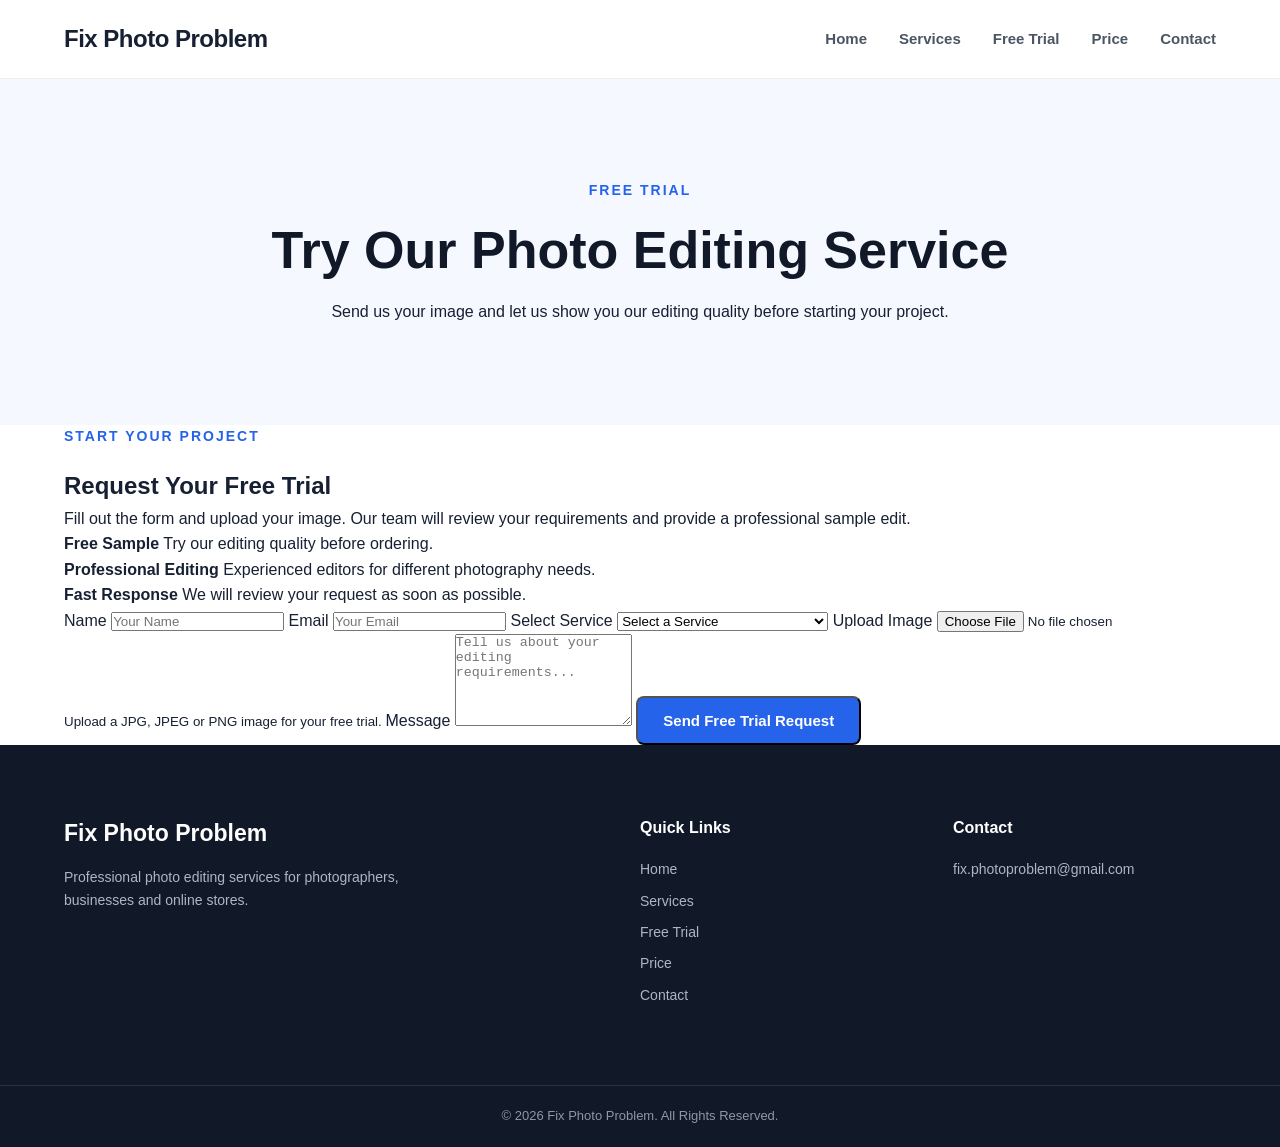
==== free-trial.html @ 1e7af127 "Create free-trial.html" ====
<!DOCTYPE html>
<html lang="en">

<head>

    <meta charset="UTF-8">

    <meta name="viewport" content="width=device-width, initial-scale=1.0">

    <title>Free Trial | Fix Photo Problem</title>

    <link rel="stylesheet" href="css/style.css">

</head>

<body>


<!-- HEADER -->

<header class="header">

    <div class="container nav-container">

        <a href="index.html" class="logo">
            Fix Photo Problem
        </a>

        <nav class="navbar">

            <a href="index.html">Home</a>

            <a href="services.html">Services</a>

            <a href="free-trial.html">Free Trial</a>

            <a href="price.html">Price</a>

            <a href="contact.html">Contact</a>

        </nav>

    </div>

</header>



<!-- PAGE HERO -->

<section class="page-hero">

    <div class="container">

        <p class="small-title">
            FREE TRIAL
        </p>

        <h1>
            Try Our Photo Editing Service
        </h1>

        <p>
            Send us your image and let us show you our editing quality
            before starting your project.
        </p>

    </div>

</section>



<!-- FREE TRIAL FORM -->

<section class="trial-form-section">

    <div class="container">

        <div class="trial-form-wrapper">


            <div class="trial-info">

                <p class="small-title">
                    START YOUR PROJECT
                </p>

                <h2>
                    Request Your Free Trial
                </h2>

                <p>
                    Fill out the form and upload your image.
                    Our team will review your requirements and
                    provide a professional sample edit.
                </p>


                <div class="trial-benefits">

                    <div>
                        <strong>Free Sample</strong>
                        <span>Try our editing quality before ordering.</span>
                    </div>

                    <div>
                        <strong>Professional Editing</strong>
                        <span>Experienced editors for different photography needs.</span>
                    </div>

                    <div>
                        <strong>Fast Response</strong>
                        <span>We will review your request as soon as possible.</span>
                    </div>

                </div>

            </div>



            <div class="trial-form-box">

                <form
                    action="https://formspree.io/f/YOUR_FORM_ID"
                    method="POST"
                    enctype="multipart/form-data"
                >

                    <label for="name">
                        Name
                    </label>

                    <input
                        type="text"
                        id="name"
                        name="name"
                        placeholder="Your Name"
                        required
                    >


                    <label for="email">
                        Email
                    </label>

                    <input
                        type="email"
                        id="email"
                        name="email"
                        placeholder="Your Email"
                        required
                    >


                    <label for="service">
                        Select Service
                    </label>

                    <select
                        id="service"
                        name="service"
                        required
                    >

                        <option value="">
                            Select a Service
                        </option>

                        <option value="Newborn Photo Editing">
                            Newborn Photo Editing
                        </option>

                        <option value="Maternity Photo Editing">
                            Maternity Photo Editing
                        </option>

                        <option value="Headshot Photo Editing">
                            Headshot Photo Editing
                        </option>

                        <option value="Product Photo Editing">
                            Product Photo Editing
                        </option>

                        <option value="Real Estate Photo Editing">
                            Real Estate Photo Editing
                        </option>

                        <option value="Ghost Mannequin Photo Editing">
                            Ghost Mannequin Photo Editing
                        </option>

                    </select>


                    <label for="image">
                        Upload Image
                    </label>

                    <input
                        type="file"
                        id="image"
                        name="image"
                        accept="image/*"
                        required
                    >

                    <small>
                        Upload a JPG, JPEG or PNG image for your free trial.
                    </small>


                    <label for="message">
                        Message
                    </label>

                    <textarea
                        id="message"
                        name="message"
                        rows="6"
                        placeholder="Tell us about your editing requirements..."
                    ></textarea>


                    <button
                        type="submit"
                        class="btn primary-btn"
                    >
                        Send Free Trial Request
                    </button>

                </form>

            </div>

        </div>

    </div>

</section>



<!-- FOOTER -->

<footer class="footer">

    <div class="container footer-content">

        <div>

            <h3>
                Fix Photo Problem
            </h3>

            <p>
                Professional photo editing services for photographers,
                businesses and online stores.
            </p>

        </div>


        <div>

            <h4>
                Quick Links
            </h4>

            <a href="index.html">
                Home
            </a>

            <a href="services.html">
                Services
            </a>

            <a href="free-trial.html">
                Free Trial
            </a>

            <a href="price.html">
                Price
            </a>

            <a href="contact.html">
                Contact
            </a>

        </div>


        <div>

            <h4>
                Contact
            </h4>

            <p>
                fix.photoproblem@gmail.com
            </p>

        </div>

    </div>


    <div class="copyright">

        © 2026 Fix Photo Problem. All Rights Reserved.

    </div>

</footer>


</body>

</html>
---- css/style.css ----
/* ================================
   GLOBAL STYLES
================================ */

* {
    margin: 0;
    padding: 0;
    box-sizing: border-box;
}

html {
    scroll-behavior: smooth;
}

body {
    font-family: Arial, Helvetica, sans-serif;
    color: #172033;
    background: #ffffff;
    line-height: 1.6;
}

a {
    text-decoration: none;
    color: inherit;
}

.container {
    width: 90%;
    max-width: 1200px;
    margin: auto;
}


/* ================================
   HEADER
================================ */

.header {
    background: #ffffff;
    border-bottom: 1px solid #eeeeee;
    position: sticky;
    top: 0;
    z-index: 1000;
}

.nav-container {
    min-height: 78px;
    display: flex;
    align-items: center;
    justify-content: space-between;
}

.logo {
    font-size: 24px;
    font-weight: 800;
    color: #172033;
    letter-spacing: -0.5px;
}

.navbar {
    display: flex;
    align-items: center;
    gap: 32px;
}

.navbar a {
    font-size: 15px;
    font-weight: 600;
    color: #4b5563;
    transition: 0.3s ease;
}

.navbar a:hover {
    color: #2563eb;
}


/* ================================
   HERO
================================ */

.hero {
    min-height: 650px;
    display: flex;
    align-items: center;
    background:
        linear-gradient(
            90deg,
            #f5f8ff 0%,
            #ffffff 70%
        );
}

.hero-content {
    display: flex;
    align-items: center;
}

.hero-text {
    max-width: 760px;
}

.small-title {
    color: #2563eb;
    font-size: 14px;
    font-weight: 700;
    letter-spacing: 2px;
    margin-bottom: 20px;
}

.hero h1 {
    font-size: 64px;
    line-height: 1.1;
    letter-spacing: -2px;
    margin-bottom: 25px;
    color: #111827;
}

.hero h1 span {
    display: block;
    color: #2563eb;
}

.hero-text > p:not(.small-title) {
    max-width: 650px;
    font-size: 18px;
    color: #667085;
    margin-bottom: 35px;
}

.hero-buttons {
    display: flex;
    gap: 15px;
    flex-wrap: wrap;
}


/* ================================
   BUTTONS
================================ */

.btn {
    display: inline-block;
    padding: 14px 25px;
    border-radius: 8px;
    font-size: 15px;
    font-weight: 700;
    transition: all 0.3s ease;
}

.primary-btn {
    background: #2563eb;
    color: #ffffff;
}

.primary-btn:hover {
    background: #1d4ed8;
    transform: translateY(-2px);
}

.secondary-btn {
    background: #ffffff;
    color: #172033;
    border: 1px solid #d9dee8;
}

.secondary-btn:hover {
    border-color: #2563eb;
    color: #2563eb;
}


/* ================================
   SECTION HEADING
================================ */

.section-heading {
    text-align: center;
    max-width: 700px;
    margin: 0 auto 55px;
}

.section-heading p {
    color: #2563eb;
    font-size: 13px;
    font-weight: 800;
    letter-spacing: 2px;
    margin-bottom: 10px;
}

.section-heading h2 {
    font-size: 42px;
    line-height: 1.2;
    color: #111827;
    margin-bottom: 15px;
}

.section-heading span {
    color: #6b7280;
    font-size: 17px;
}


/* ================================
   SERVICES
================================ */

.services-section {
    padding: 100px 0;
    background: #ffffff;
}

.service-grid {
    display: grid;
    grid-template-columns: repeat(3, 1fr);
    gap: 25px;
}

.service-card {
    padding: 35px;
    border: 1px solid #e6e9ef;
    border-radius: 14px;
    background: #ffffff;
    transition: all 0.3s ease;
}

.service-card:hover {
    transform: translateY(-7px);
    border-color: #c9d8ff;
    box-shadow: 0 18px 45px rgba(30, 64, 175, 0.10);
}

.service-number {
    font-size: 14px;
    font-weight: 800;
    color: #2563eb;
    margin-bottom: 20px;
}

.service-card h3 {
    font-size: 21px;
    margin-bottom: 13px;
    color: #111827;
}

.service-card p {
    color: #6b7280;
    font-size: 15px;
    margin-bottom: 20px;
}

.service-card a {
    color: #2563eb;
    font-size: 14px;
    font-weight: 700;
}


/* ================================
   WHY CHOOSE US
================================ */

.why-section {
    padding: 100px 0;
    background: #f7f9fc;
}

.features-grid {
    display: grid;
    grid-template-columns: repeat(4, 1fr);
    gap: 20px;
}

.feature {
    background: #ffffff;
    padding: 30px;
    border-radius: 12px;
    border: 1px solid #e8ebf0;
}

.feature h3 {
    font-size: 19px;
    margin-bottom: 12px;
    color: #111827;
}

.feature p {
    color: #6b7280;
    font-size: 14px;
}


/* ================================
   FREE TRIAL CTA
================================ */

.trial-section {
    padding: 100px 0;
    background: #2563eb;
}

.trial-content {
    text-align: center;
    color: #ffffff;
}

.trial-content p {
    font-size: 13px;
    font-weight: 800;
    letter-spacing: 2px;
    margin-bottom: 12px;
}

.trial-content h2 {
    font-size: 43px;
    line-height: 1.2;
    margin-bottom: 15px;
}

.trial-content span {
    display: block;
    font-size: 17px;
    margin-bottom: 30px;
}

.white-btn {
    background: #ffffff;
    color: #172033;
}

.white-btn:hover {
    transform: translateY(-2px);
}


/* ================================
   FOOTER
================================ */

.footer {
    background: #111827;
    color: #ffffff;
}

.footer-content {
    padding: 70px 0;
    display: grid;
    grid-template-columns: 2fr 1fr 1fr;
    gap: 50px;
}

.footer h3 {
    font-size: 23px;
    margin-bottom: 15px;
}

.footer h4 {
    font-size: 16px;
    margin-bottom: 18px;
}

.footer p {
    color: #aeb6c4;
    font-size: 14px;
    max-width: 400px;
}

.footer a {
    display: block;
    color: #aeb6c4;
    font-size: 14px;
    margin-bottom: 9px;
    transition: 0.3s ease;
}

.footer a:hover {
    color: #ffffff;
}

.copyright {
    border-top: 1px solid #273142;
    text-align: center;
    padding: 20px;
    color: #8d98a8;
    font-size: 13px;
}


/* ================================
   MOBILE RESPONSIVE
================================ */

@media (max-width: 900px) {

    .navbar {
        gap: 15px;
    }

    .hero h1 {
        font-size: 48px;
    }

    .service-grid {
        grid-template-columns: repeat(2, 1fr);
    }

    .features-grid {
        grid-template-columns: repeat(2, 1fr);
    }

    .footer-content {
        grid-template-columns: 1fr 1fr;
    }
}


@media (max-width: 650px) {

    .nav-container {
        flex-direction: column;
        padding: 20px 0;
        gap: 15px;
    }

    .navbar {
        flex-wrap: wrap;
        justify-content: center;
        gap: 12px 18px;
    }

    .hero {
        min-height: 560px;
        text-align: center;
    }

    .hero h1 {
        font-size: 40px;
        letter-spacing: -1px;
    }

    .hero-text > p:not(.small-title) {
        font-size: 16px;
    }

    .hero-buttons {
        justify-content: center;
    }

    .section-heading h2 {
        font-size: 34px;
    }

    .service-grid {
        grid-template-columns: 1fr;
    }

    .features-grid {
        grid-template-columns: 1fr;
    }

    .trial-content h2 {
        font-size: 34px;
    }

    .footer-content {
        grid-template-columns: 1fr;
        gap: 35px;
    }
}
/* ================================
   PAGE HERO
================================ */

.page-hero {
    padding: 100px 0;
    text-align: center;
    background: #f5f8ff;
}

.page-hero h1 {
    max-width: 850px;
    margin: 0 auto 18px;
    font-size: 52px;
    line-height: 1.15;
    color: #111827;
}

.page-hero > p:last-child {
    max-width: 650px;
    margin: 0 auto;
    color: #667085;
    font-size: 17px;
}

@media (max-width: 650px) {

    .page-hero {
        padding: 70px 0;
    }

    .page-hero h1 {
        font-size: 36px;
    }

}
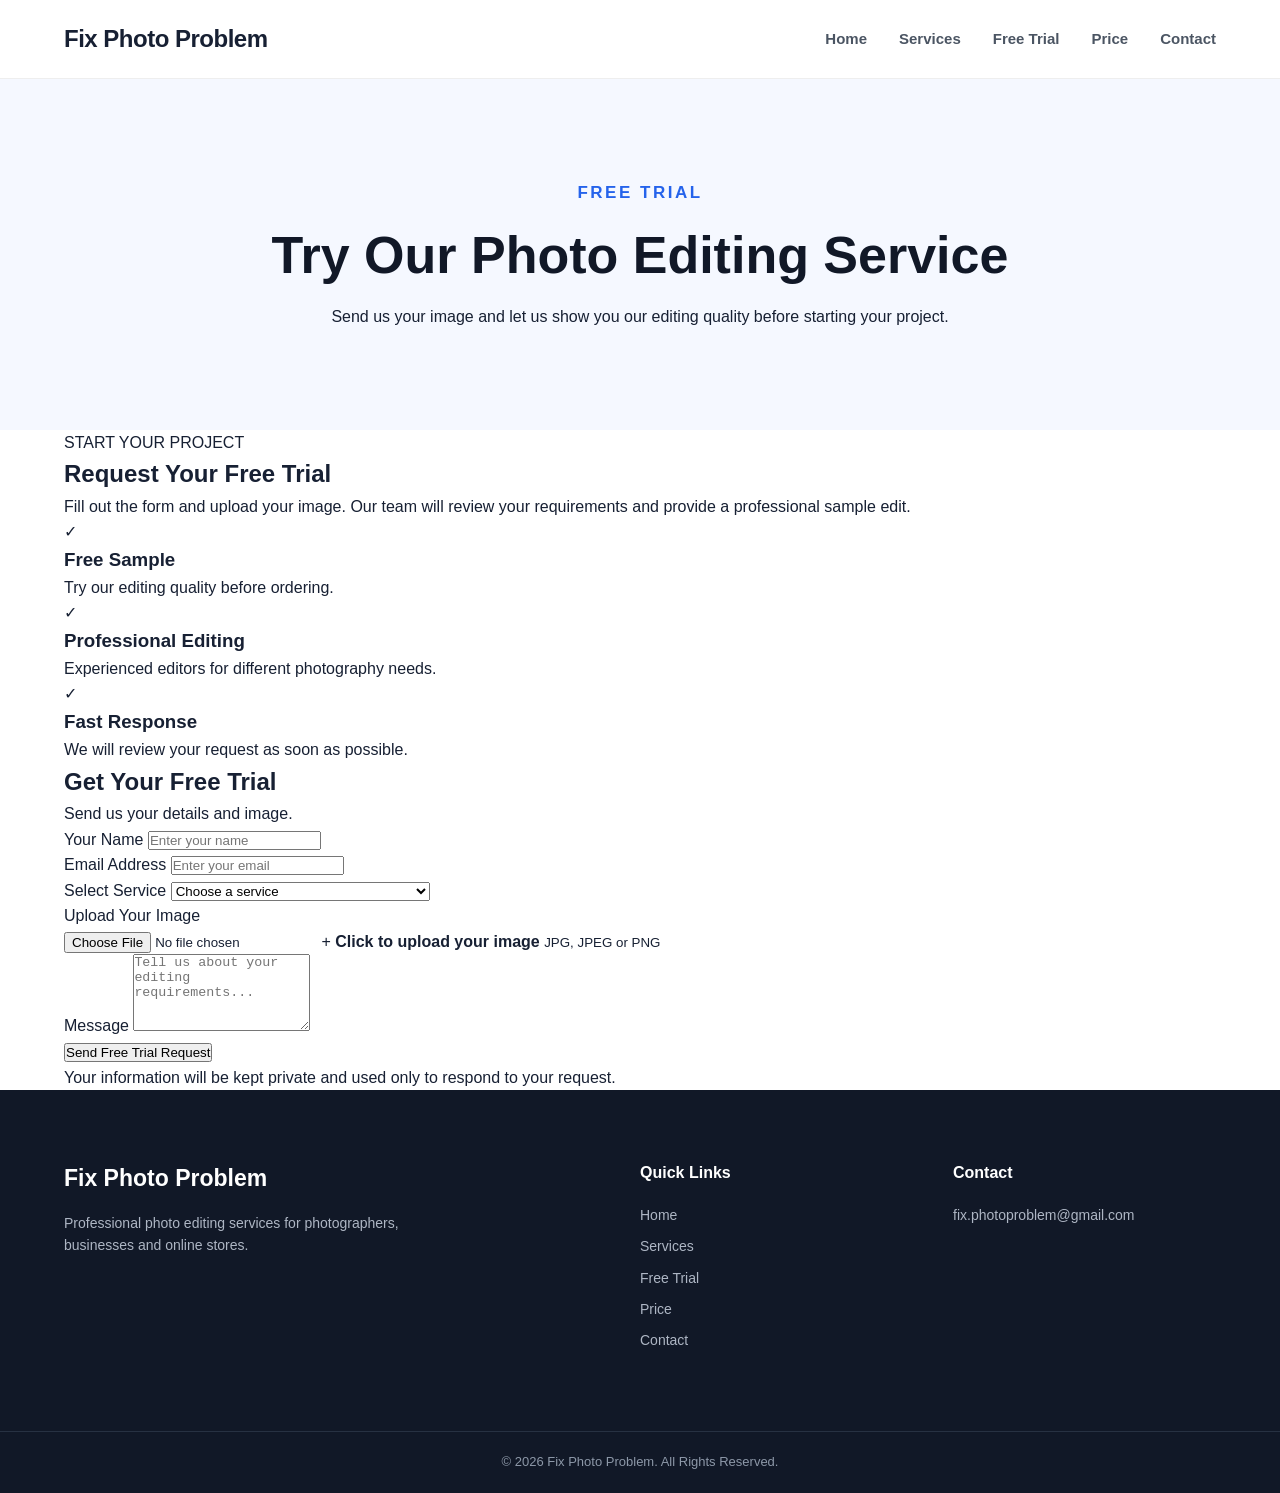
==== commit 9e5b3724: "Update free-trial.html" ====
--- a/free-trial.html
+++ b/free-trial.html
@@ -2,21 +2,15 @@
 <html lang="en">
 
 <head>
-
     <meta charset="UTF-8">
-
     <meta name="viewport" content="width=device-width, initial-scale=1.0">
 
     <title>Free Trial | Fix Photo Problem</title>
 
     <link rel="stylesheet" href="css/style.css">
-
 </head>
 
 <body>
-
-
-<!-- HEADER -->
 
 <header class="header">
 
@@ -29,13 +23,9 @@
         <nav class="navbar">
 
             <a href="index.html">Home</a>
-
             <a href="services.html">Services</a>
-
             <a href="free-trial.html">Free Trial</a>
-
             <a href="price.html">Price</a>
-
             <a href="contact.html">Contact</a>
 
         </nav>
@@ -43,7 +33,6 @@
     </div>
 
 </header>
-
 
 
 <!-- PAGE HERO -->
@@ -70,19 +59,20 @@
 </section>
 
 
-
-<!-- FREE TRIAL FORM -->
-
-<section class="trial-form-section">
+<!-- FREE TRIAL -->
+
+<section class="free-trial-section">
 
     <div class="container">
 
-        <div class="trial-form-wrapper">
-
+        <div class="free-trial-wrapper">
+
+
+            <!-- LEFT SIDE -->
 
             <div class="trial-info">
 
-                <p class="small-title">
+                <p class="trial-label">
                     START YOUR PROJECT
                 </p>
 
@@ -90,28 +80,65 @@
                     Request Your Free Trial
                 </h2>
 
-                <p>
+                <p class="trial-description">
                     Fill out the form and upload your image.
                     Our team will review your requirements and
                     provide a professional sample edit.
                 </p>
 
 
-                <div class="trial-benefits">
-
-                    <div>
-                        <strong>Free Sample</strong>
-                        <span>Try our editing quality before ordering.</span>
-                    </div>
-
-                    <div>
-                        <strong>Professional Editing</strong>
-                        <span>Experienced editors for different photography needs.</span>
-                    </div>
-
-                    <div>
-                        <strong>Fast Response</strong>
-                        <span>We will review your request as soon as possible.</span>
+                <div class="trial-benefit">
+
+                    <div class="benefit-item">
+
+                        <div class="benefit-icon">
+                            ✓
+                        </div>
+
+                        <div>
+                            <h3>Free Sample</h3>
+
+                            <p>
+                                Try our editing quality before ordering.
+                            </p>
+                        </div>
+
+                    </div>
+
+
+                    <div class="benefit-item">
+
+                        <div class="benefit-icon">
+                            ✓
+                        </div>
+
+                        <div>
+                            <h3>Professional Editing</h3>
+
+                            <p>
+                                Experienced editors for different
+                                photography needs.
+                            </p>
+                        </div>
+
+                    </div>
+
+
+                    <div class="benefit-item">
+
+                        <div class="benefit-icon">
+                            ✓
+                        </div>
+
+                        <div>
+                            <h3>Fast Response</h3>
+
+                            <p>
+                                We will review your request as soon
+                                as possible.
+                            </p>
+                        </div>
+
                     </div>
 
                 </div>
@@ -119,8 +146,22 @@
             </div>
 
 
-
-            <div class="trial-form-box">
+            <!-- FORM -->
+
+            <div class="trial-form-card">
+
+                <div class="form-header">
+
+                    <h2>
+                        Get Your Free Trial
+                    </h2>
+
+                    <p>
+                        Send us your details and image.
+                    </p>
+
+                </div>
+
 
                 <form
                     action="https://formspree.io/f/YOUR_FORM_ID"
@@ -128,109 +169,156 @@
                     enctype="multipart/form-data"
                 >
 
-                    <label for="name">
-                        Name
-                    </label>
-
-                    <input
-                        type="text"
-                        id="name"
-                        name="name"
-                        placeholder="Your Name"
-                        required
-                    >
-
-
-                    <label for="email">
-                        Email
-                    </label>
-
-                    <input
-                        type="email"
-                        id="email"
-                        name="email"
-                        placeholder="Your Email"
-                        required
-                    >
-
-
-                    <label for="service">
-                        Select Service
-                    </label>
-
-                    <select
-                        id="service"
-                        name="service"
-                        required
-                    >
-
-                        <option value="">
-                            Select a Service
-                        </option>
-
-                        <option value="Newborn Photo Editing">
-                            Newborn Photo Editing
-                        </option>
-
-                        <option value="Maternity Photo Editing">
-                            Maternity Photo Editing
-                        </option>
-
-                        <option value="Headshot Photo Editing">
-                            Headshot Photo Editing
-                        </option>
-
-                        <option value="Product Photo Editing">
-                            Product Photo Editing
-                        </option>
-
-                        <option value="Real Estate Photo Editing">
-                            Real Estate Photo Editing
-                        </option>
-
-                        <option value="Ghost Mannequin Photo Editing">
-                            Ghost Mannequin Photo Editing
-                        </option>
-
-                    </select>
-
-
-                    <label for="image">
-                        Upload Image
-                    </label>
-
-                    <input
-                        type="file"
-                        id="image"
-                        name="image"
-                        accept="image/*"
-                        required
-                    >
-
-                    <small>
-                        Upload a JPG, JPEG or PNG image for your free trial.
-                    </small>
-
-
-                    <label for="message">
-                        Message
-                    </label>
-
-                    <textarea
-                        id="message"
-                        name="message"
-                        rows="6"
-                        placeholder="Tell us about your editing requirements..."
-                    ></textarea>
+
+                    <div class="form-row">
+
+                        <div class="form-group">
+
+                            <label for="name">
+                                Your Name
+                            </label>
+
+                            <input
+                                type="text"
+                                id="name"
+                                name="name"
+                                placeholder="Enter your name"
+                                required
+                            >
+
+                        </div>
+
+
+                        <div class="form-group">
+
+                            <label for="email">
+                                Email Address
+                            </label>
+
+                            <input
+                                type="email"
+                                id="email"
+                                name="email"
+                                placeholder="Enter your email"
+                                required
+                            >
+
+                        </div>
+
+                    </div>
+
+
+                    <div class="form-group">
+
+                        <label for="service">
+                            Select Service
+                        </label>
+
+                        <select
+                            id="service"
+                            name="service"
+                            required
+                        >
+
+                            <option value="">
+                                Choose a service
+                            </option>
+
+                            <option value="Newborn Photo Editing Service">
+                                Newborn Photo Editing Service
+                            </option>
+
+                            <option value="Maternity Photo Editing Service">
+                                Maternity Photo Editing Service
+                            </option>
+
+                            <option value="Headshot Photo Editing Service">
+                                Headshot Photo Editing Service
+                            </option>
+
+                            <option value="Product Photo Editing Service">
+                                Product Photo Editing Service
+                            </option>
+
+                            <option value="Real Estate Photo Editing Service">
+                                Real Estate Photo Editing Service
+                            </option>
+
+                            <option value="Ghost Mannequin Photo Editing Service">
+                                Ghost Mannequin Photo Editing Service
+                            </option>
+
+                        </select>
+
+                    </div>
+
+
+                    <div class="form-group">
+
+                        <label>
+                            Upload Your Image
+                        </label>
+
+                        <div class="upload-box">
+
+                            <input
+                                type="file"
+                                id="image"
+                                name="image"
+                                accept=".jpg,.jpeg,.png"
+                                required
+                            >
+
+                            <label for="image" class="upload-label">
+
+                                <span class="upload-icon">
+                                    +
+                                </span>
+
+                                <strong>
+                                    Click to upload your image
+                                </strong>
+
+                                <small>
+                                    JPG, JPEG or PNG
+                                </small>
+
+                            </label>
+
+                        </div>
+
+                    </div>
+
+
+                    <div class="form-group">
+
+                        <label for="message">
+                            Message
+                        </label>
+
+                        <textarea
+                            id="message"
+                            name="message"
+                            rows="5"
+                            placeholder="Tell us about your editing requirements..."
+                        ></textarea>
+
+                    </div>
 
 
                     <button
                         type="submit"
-                        class="btn primary-btn"
+                        class="trial-submit-btn"
                     >
                         Send Free Trial Request
                     </button>
 
+
+                    <p class="form-note">
+                        Your information will be kept private and used
+                        only to respond to your request.
+                    </p>
+
                 </form>
 
             </div>
@@ -240,7 +328,6 @@
     </div>
 
 </section>
-
 
 
 <!-- FOOTER -->
@@ -269,25 +356,11 @@
                 Quick Links
             </h4>
 
-            <a href="index.html">
-                Home
-            </a>
-
-            <a href="services.html">
-                Services
-            </a>
-
-            <a href="free-trial.html">
-                Free Trial
-            </a>
-
-            <a href="price.html">
-                Price
-            </a>
-
-            <a href="contact.html">
-                Contact
-            </a>
+            <a href="index.html">Home</a>
+            <a href="services.html">Services</a>
+            <a href="free-trial.html">Free Trial</a>
+            <a href="price.html">Price</a>
+            <a href="contact.html">Contact</a>
 
         </div>
 
@@ -315,7 +388,5 @@
 
 </footer>
 
-
 </body>
-
 </html>
--- a/css/style.css
+++ b/css/style.css
@@ -76,42 +76,56 @@
 
 
 /* ================================
-   HERO
+   HOME HERO
 ================================ */
 
 .hero {
     min-height: 650px;
     display: flex;
     align-items: center;
+    justify-content: center;
+
     background:
         linear-gradient(
             90deg,
             #f5f8ff 0%,
-            #ffffff 70%
+            #ffffff 100%
         );
 }
 
 .hero-content {
+    width: 100%;
     display: flex;
     align-items: center;
+    justify-content: center;
+    text-align: center;
 }
 
 .hero-text {
-    max-width: 760px;
-}
+    width: 100%;
+    max-width: 900px;
+    margin: 0 auto;
+}
+
+
+/* PROFESSIONAL PHOTO EDITING SERVICE */
 
 .small-title {
     color: #2563eb;
-    font-size: 14px;
-    font-weight: 700;
-    letter-spacing: 2px;
+    font-size: 17px;
+    font-weight: 800;
+    letter-spacing: 2.5px;
     margin-bottom: 20px;
-}
+    text-align: center;
+}
+
+
+/* MAIN HEADING */
 
 .hero h1 {
-    font-size: 64px;
-    line-height: 1.1;
-    letter-spacing: -2px;
+    font-size: 50px;
+    line-height: 1.15;
+    letter-spacing: -1px;
     margin-bottom: 25px;
     color: #111827;
 }
@@ -121,15 +135,23 @@
     color: #2563eb;
 }
 
+
+/* DESCRIPTION */
+
 .hero-text > p:not(.small-title) {
-    max-width: 650px;
-    font-size: 18px;
+    max-width: 720px;
+    margin: 0 auto 35px;
+    font-size: 17px;
     color: #667085;
-    margin-bottom: 35px;
-}
+}
+
+
+/* HERO BUTTONS */
 
 .hero-buttons {
     display: flex;
+    justify-content: center;
+    align-items: center;
     gap: 15px;
     flex-wrap: wrap;
 }
@@ -231,10 +253,7 @@
 }
 
 .service-number {
-    font-size: 14px;
-    font-weight: 800;
-    color: #2563eb;
-    margin-bottom: 20px;
+    display: none;
 }
 
 .service-card h3 {
@@ -387,87 +406,6 @@
 
 
 /* ================================
-   MOBILE RESPONSIVE
-================================ */
-
-@media (max-width: 900px) {
-
-    .navbar {
-        gap: 15px;
-    }
-
-    .hero h1 {
-        font-size: 48px;
-    }
-
-    .service-grid {
-        grid-template-columns: repeat(2, 1fr);
-    }
-
-    .features-grid {
-        grid-template-columns: repeat(2, 1fr);
-    }
-
-    .footer-content {
-        grid-template-columns: 1fr 1fr;
-    }
-}
-
-
-@media (max-width: 650px) {
-
-    .nav-container {
-        flex-direction: column;
-        padding: 20px 0;
-        gap: 15px;
-    }
-
-    .navbar {
-        flex-wrap: wrap;
-        justify-content: center;
-        gap: 12px 18px;
-    }
-
-    .hero {
-        min-height: 560px;
-        text-align: center;
-    }
-
-    .hero h1 {
-        font-size: 40px;
-        letter-spacing: -1px;
-    }
-
-    .hero-text > p:not(.small-title) {
-        font-size: 16px;
-    }
-
-    .hero-buttons {
-        justify-content: center;
-    }
-
-    .section-heading h2 {
-        font-size: 34px;
-    }
-
-    .service-grid {
-        grid-template-columns: 1fr;
-    }
-
-    .features-grid {
-        grid-template-columns: 1fr;
-    }
-
-    .trial-content h2 {
-        font-size: 34px;
-    }
-
-    .footer-content {
-        grid-template-columns: 1fr;
-        gap: 35px;
-    }
-}
-/* ================================
    PAGE HERO
 ================================ */
 
@@ -492,7 +430,124 @@
     font-size: 17px;
 }
 
+
+/* ================================
+   MOBILE RESPONSIVE
+================================ */
+
+@media (max-width: 900px) {
+
+    .navbar {
+        gap: 15px;
+    }
+
+    .hero h1 {
+        font-size: 44px;
+    }
+
+    .service-grid {
+        grid-template-columns: repeat(2, 1fr);
+    }
+
+    .features-grid {
+        grid-template-columns: repeat(2, 1fr);
+    }
+
+    .footer-content {
+        grid-template-columns: 1fr 1fr;
+    }
+}
+
+
 @media (max-width: 650px) {
+
+    .nav-container {
+        flex-direction: column;
+        padding: 20px 0;
+        gap: 15px;
+    }
+
+    .navbar {
+        flex-wrap: wrap;
+        justify-content: center;
+        gap: 12px 18px;
+    }
+
+
+    /* MOBILE HERO */
+
+    .hero {
+        min-height: 560px;
+        text-align: center;
+    }
+
+    .hero-content {
+        text-align: center;
+    }
+
+    .hero-text {
+        max-width: 100%;
+    }
+
+    .small-title {
+        font-size: 14px;
+        letter-spacing: 1.8px;
+        line-height: 1.5;
+    }
+
+    .hero h1 {
+        font-size: 36px;
+        line-height: 1.15;
+        letter-spacing: -0.5px;
+    }
+
+    .hero-text > p:not(.small-title) {
+        font-size: 16px;
+        line-height: 1.7;
+    }
+
+    .hero-buttons {
+        justify-content: center;
+    }
+
+
+    /* SECTION */
+
+    .section-heading h2 {
+        font-size: 34px;
+    }
+
+
+    /* SERVICES */
+
+    .service-grid {
+        grid-template-columns: 1fr;
+    }
+
+
+    /* FEATURES */
+
+    .features-grid {
+        grid-template-columns: 1fr;
+    }
+
+
+    /* FREE TRIAL */
+
+    .trial-content h2 {
+        font-size: 34px;
+    }
+
+
+    /* FOOTER */
+
+    .footer-content {
+        grid-template-columns: 1fr;
+        gap: 35px;
+    }
+
+
+    /* PAGE HERO */
 
     .page-hero {
         padding: 70px 0;
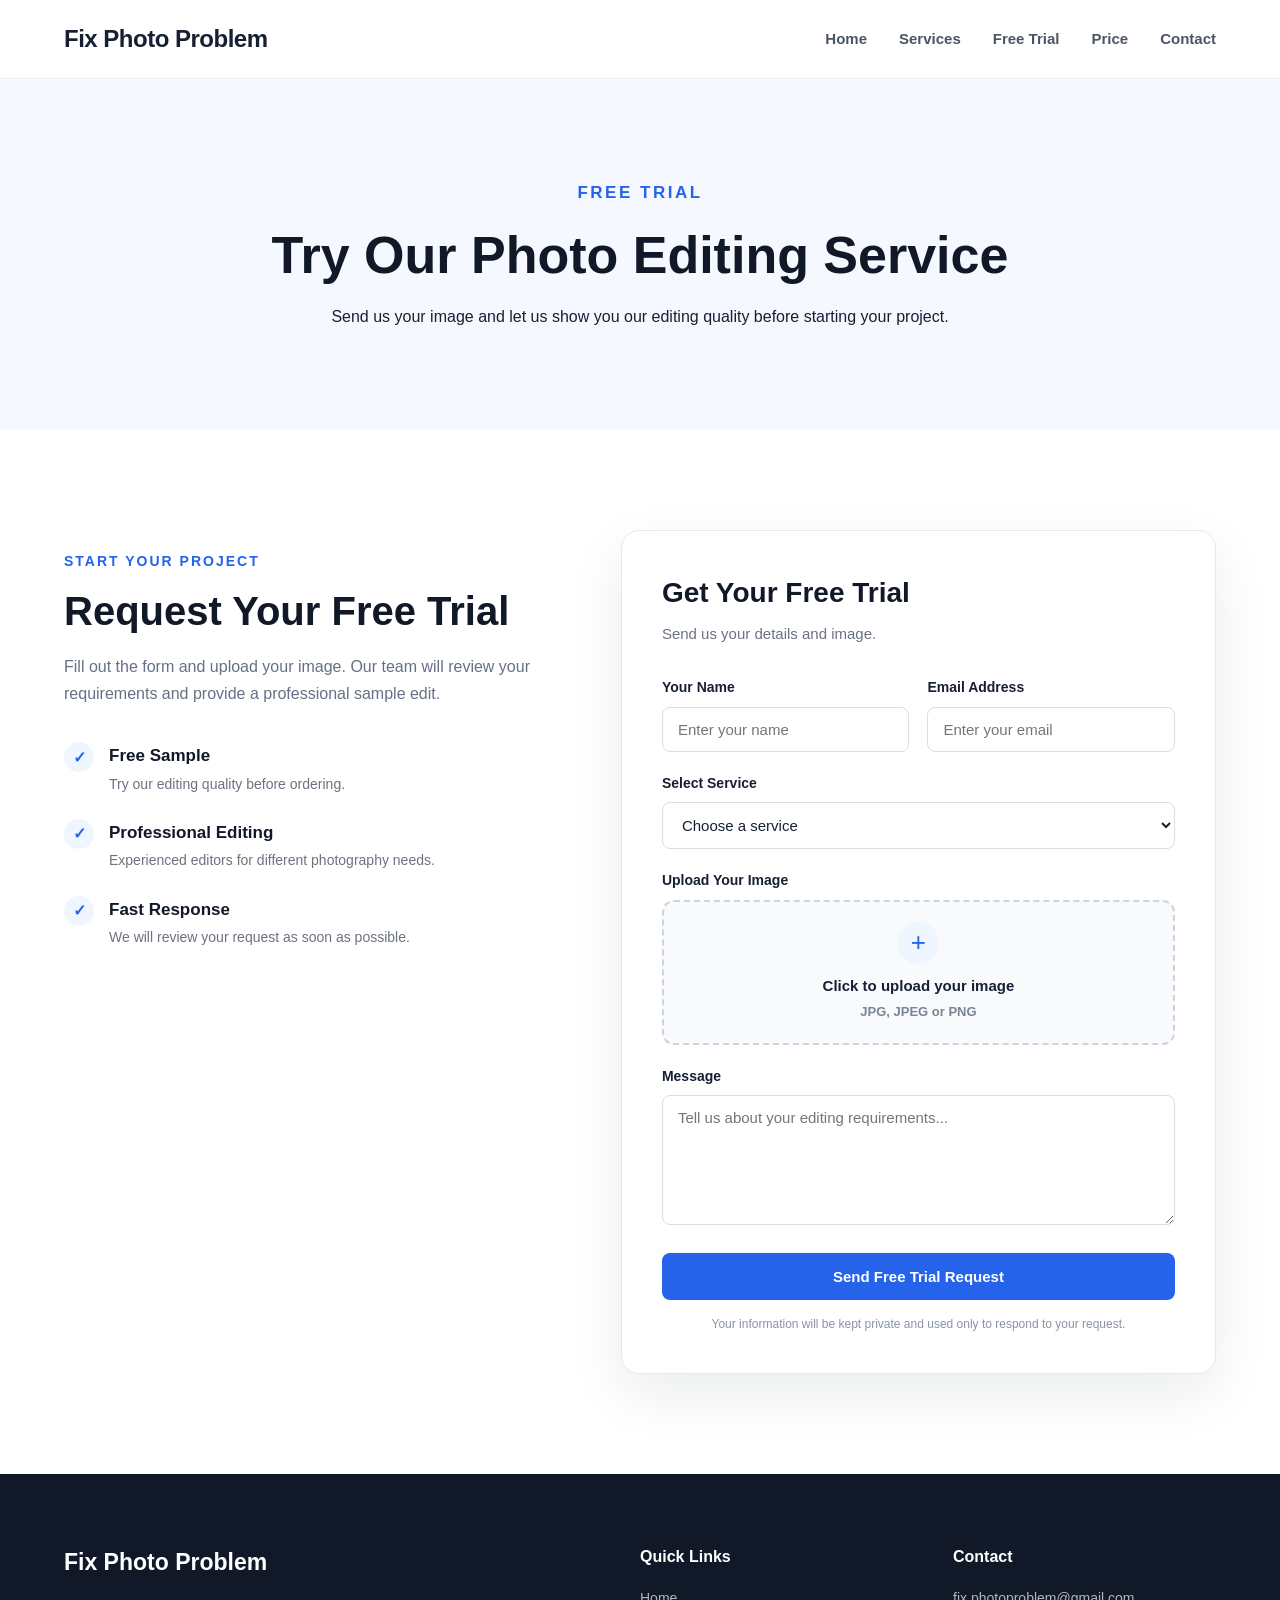
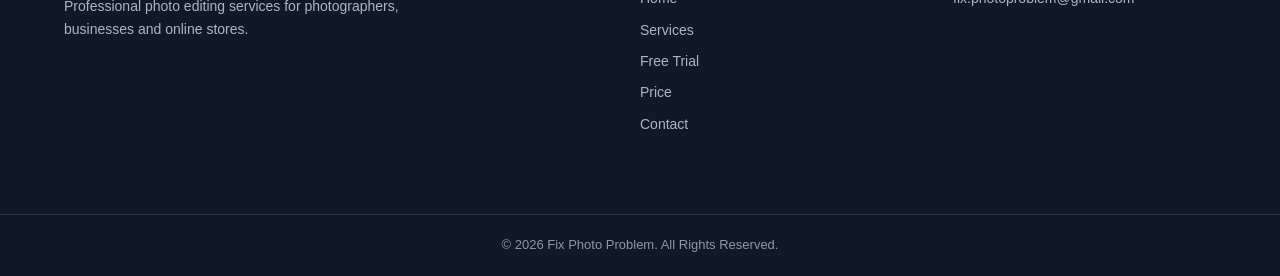
==== commit 08e8f4b2: "Update free-trial.html" ====
--- a/free-trial.html
+++ b/free-trial.html
@@ -164,7 +164,7 @@
 
 
                 <form
-                    action="https://formspree.io/f/YOUR_FORM_ID"
+                    action="https://formspree.io/f/xppankoq"
                     method="POST"
                     enctype="multipart/form-data"
                 >
--- a/css/style.css
+++ b/css/style.css
@@ -22,6 +22,10 @@
 a {
     text-decoration: none;
     color: inherit;
+}
+
+img {
+    max-width: 100%;
 }
 
 .container {
@@ -84,7 +88,6 @@
     display: flex;
     align-items: center;
     justify-content: center;
-
     background:
         linear-gradient(
             90deg,
@@ -191,6 +194,15 @@
     color: #2563eb;
 }
 
+.white-btn {
+    background: #ffffff;
+    color: #172033;
+}
+
+.white-btn:hover {
+    transform: translateY(-2px);
+}
+
 
 /* ================================
    SECTION HEADING
@@ -239,11 +251,15 @@
 }
 
 .service-card {
-    padding: 35px;
+    display: flex;
+    align-items: center;
+    gap: 22px;
+    padding: 22px;
     border: 1px solid #e6e9ef;
     border-radius: 14px;
     background: #ffffff;
     transition: all 0.3s ease;
+    min-height: 220px;
 }
 
 .service-card:hover {
@@ -252,12 +268,39 @@
     box-shadow: 0 18px 45px rgba(30, 64, 175, 0.10);
 }
 
+
+/* SERVICE IMAGE */
+
+.service-image {
+    flex: 0 0 125px;
+    width: 125px;
+    height: 155px;
+    overflow: hidden;
+    border-radius: 10px;
+    background: #f1f4f8;
+}
+
+.service-image img {
+    width: 100%;
+    height: 100%;
+    display: block;
+    object-fit: cover;
+}
+
+
+/* SERVICE CONTENT */
+
+.service-info {
+    flex: 1;
+}
+
 .service-number {
     display: none;
 }
 
 .service-card h3 {
     font-size: 21px;
+    line-height: 1.3;
     margin-bottom: 13px;
     color: #111827;
 }
@@ -265,13 +308,18 @@
 .service-card p {
     color: #6b7280;
     font-size: 15px;
+    line-height: 1.6;
     margin-bottom: 20px;
 }
 
-.service-card a {
+.service-link {
     color: #2563eb;
     font-size: 14px;
     font-weight: 700;
+}
+
+.service-link:hover {
+    color: #1d4ed8;
 }
 
 
@@ -340,15 +388,6 @@
     display: block;
     font-size: 17px;
     margin-bottom: 30px;
-}
-
-.white-btn {
-    background: #ffffff;
-    color: #172033;
-}
-
-.white-btn:hover {
-    transform: translateY(-2px);
 }
 
 
@@ -432,7 +471,363 @@
 
 
 /* ================================
-   MOBILE RESPONSIVE
+   SERVICE DETAIL PAGE
+================================ */
+
+.service-detail-grid {
+    display: grid;
+    grid-template-columns: 1fr 1fr;
+    gap: 60px;
+    align-items: center;
+}
+
+.service-detail-content {
+    max-width: 600px;
+}
+
+.service-detail-content h2 {
+    font-size: 38px;
+    line-height: 1.2;
+    color: #111827;
+    margin-bottom: 20px;
+}
+
+.service-detail-content p {
+    color: #667085;
+    font-size: 16px;
+    line-height: 1.8;
+    margin-bottom: 18px;
+}
+
+.service-detail-content .btn {
+    margin-top: 12px;
+}
+
+.service-detail-image {
+    width: 100%;
+    background: #f1f4f8;
+    overflow: hidden;
+    border-radius: 16px;
+}
+
+.service-detail-image img {
+    width: 100%;
+    height: auto;
+    display: block;
+}
+
+
+/* ================================
+   BEFORE & AFTER SECTION
+================================ */
+
+.before-after-section {
+    padding: 100px 0;
+    background: #f7f9fc;
+}
+
+.before-after-grid {
+    display: grid;
+    grid-template-columns: 1fr 1fr;
+    gap: 30px;
+    max-width: 1000px;
+    margin: 0 auto;
+}
+
+.before-after-card {
+    background: #ffffff;
+    border: 1px solid #e5e9f0;
+    border-radius: 14px;
+    overflow: hidden;
+    text-align: center;
+    transition: 0.3s ease;
+}
+
+.before-after-card:hover {
+    transform: translateY(-5px);
+    box-shadow: 0 15px 35px rgba(15, 23, 42, 0.08);
+}
+
+.before-after-image {
+    width: 100%;
+    background: #eef1f5;
+    overflow: hidden;
+}
+
+.before-after-image img {
+    width: 100%;
+    display: block;
+    object-fit: contain;
+}
+
+.before-after-card h3 {
+    padding: 18px;
+    font-size: 18px;
+    color: #111827;
+}
+
+
+/* ================================
+   FREE TRIAL PAGE
+================================ */
+
+.free-trial-section {
+    padding: 100px 0;
+    background: #ffffff;
+}
+
+.free-trial-wrapper {
+    display: grid;
+    grid-template-columns: 0.9fr 1.1fr;
+    gap: 70px;
+    align-items: start;
+}
+
+
+/* LEFT CONTENT */
+
+.trial-info {
+    padding-top: 20px;
+}
+
+.trial-label {
+    color: #2563eb;
+    font-size: 14px;
+    font-weight: 800;
+    letter-spacing: 2px;
+    margin-bottom: 15px;
+}
+
+.trial-info h2 {
+    font-size: 40px;
+    line-height: 1.2;
+    color: #111827;
+    margin-bottom: 18px;
+}
+
+.trial-description {
+    color: #667085;
+    font-size: 16px;
+    line-height: 1.7;
+    max-width: 500px;
+    margin-bottom: 35px;
+}
+
+
+/* BENEFITS */
+
+.trial-benefit {
+    display: flex;
+    flex-direction: column;
+    gap: 24px;
+}
+
+.benefit-item {
+    display: flex;
+    align-items: flex-start;
+    gap: 15px;
+}
+
+.benefit-icon {
+    width: 30px;
+    height: 30px;
+    min-width: 30px;
+    display: flex;
+    align-items: center;
+    justify-content: center;
+    background: #eff6ff;
+    color: #2563eb;
+    border-radius: 50%;
+    font-weight: 800;
+}
+
+.benefit-item h3 {
+    font-size: 17px;
+    color: #111827;
+    margin-bottom: 3px;
+}
+
+.benefit-item p {
+    color: #6b7280;
+    font-size: 14px;
+}
+
+
+/* FORM CARD */
+
+.trial-form-card {
+    background: #ffffff;
+    border: 1px solid #e4e8ef;
+    border-radius: 18px;
+    padding: 40px;
+    box-shadow: 0 20px 55px rgba(15, 23, 42, 0.08);
+}
+
+.form-header {
+    margin-bottom: 30px;
+}
+
+.form-header h2 {
+    font-size: 28px;
+    color: #111827;
+    margin-bottom: 7px;
+}
+
+.form-header p {
+    color: #6b7280;
+    font-size: 15px;
+}
+
+
+/* FORM ROW */
+
+.form-row {
+    display: grid;
+    grid-template-columns: 1fr 1fr;
+    gap: 18px;
+}
+
+
+/* FORM GROUP */
+
+.form-group {
+    margin-bottom: 20px;
+}
+
+.form-group label {
+    display: block;
+    font-size: 14px;
+    font-weight: 700;
+    color: #172033;
+    margin-bottom: 8px;
+}
+
+
+/* INPUTS */
+
+.form-group input[type="text"],
+.form-group input[type="email"],
+.form-group select,
+.form-group textarea {
+    width: 100%;
+    padding: 13px 15px;
+    border: 1px solid #d8dee8;
+    border-radius: 8px;
+    background: #ffffff;
+    color: #172033;
+    font-family: Arial, Helvetica, sans-serif;
+    font-size: 15px;
+    outline: none;
+    transition: 0.25s ease;
+}
+
+.form-group input[type="text"]:focus,
+.form-group input[type="email"]:focus,
+.form-group select:focus,
+.form-group textarea:focus {
+    border-color: #2563eb;
+    box-shadow: 0 0 0 3px rgba(37, 99, 235, 0.10);
+}
+
+.form-group textarea {
+    resize: vertical;
+    min-height: 130px;
+}
+
+
+/* UPLOAD BOX */
+
+.upload-box {
+    position: relative;
+}
+
+.upload-box input[type="file"] {
+    position: absolute;
+    width: 1px;
+    height: 1px;
+    opacity: 0;
+}
+
+.upload-label {
+    width: 100%;
+    min-height: 145px;
+    border: 2px dashed #cbd5e1;
+    border-radius: 12px;
+    background: #f8fafc;
+    display: flex !important;
+    flex-direction: column;
+    align-items: center;
+    justify-content: center;
+    text-align: center;
+    cursor: pointer;
+    transition: 0.25s ease;
+}
+
+.upload-label:hover {
+    border-color: #2563eb;
+    background: #f5f8ff;
+}
+
+.upload-icon {
+    width: 42px;
+    height: 42px;
+    border-radius: 50%;
+    background: #eff6ff;
+    color: #2563eb;
+    display: flex;
+    align-items: center;
+    justify-content: center;
+    font-size: 26px;
+    font-weight: 400;
+    margin-bottom: 10px;
+}
+
+.upload-label strong {
+    color: #172033;
+    font-size: 15px;
+    margin-bottom: 4px;
+}
+
+.upload-label small {
+    color: #7b8494;
+    font-size: 13px;
+}
+
+
+/* SUBMIT BUTTON */
+
+.trial-submit-btn {
+    width: 100%;
+    padding: 15px 20px;
+    border: none;
+    border-radius: 8px;
+    background: #2563eb;
+    color: #ffffff;
+    font-size: 15px;
+    font-weight: 700;
+    cursor: pointer;
+    transition: 0.3s ease;
+}
+
+.trial-submit-btn:hover {
+    background: #1d4ed8;
+    transform: translateY(-2px);
+}
+
+
+/* FORM NOTE */
+
+.form-note {
+    text-align: center;
+    margin-top: 15px;
+    color: #8a94a6;
+    font-size: 12px;
+    line-height: 1.5;
+}
+
+
+/* ================================
+   TABLET RESPONSIVE
 ================================ */
 
 @media (max-width: 900px) {
@@ -456,10 +851,49 @@
     .footer-content {
         grid-template-columns: 1fr 1fr;
     }
-}
-
+
+
+    /* SERVICE DETAIL */
+
+    .service-detail-grid {
+        grid-template-columns: 1fr;
+        gap: 40px;
+    }
+
+    .service-detail-content {
+        max-width: 100%;
+    }
+
+    .service-detail-image {
+        height: 400px;
+    }
+
+    .before-after-grid {
+        grid-template-columns: 1fr 1fr;
+        max-width: 800px;
+    }
+
+
+    /* FREE TRIAL */
+
+    .free-trial-wrapper {
+        grid-template-columns: 1fr;
+        gap: 45px;
+    }
+
+    .trial-info {
+        padding-top: 0;
+    }
+}
+
+
+/* ================================
+   MOBILE RESPONSIVE
+================================ */
 
 @media (max-width: 650px) {
+
+    /* HEADER */
 
     .nav-container {
         flex-direction: column;
@@ -474,7 +908,7 @@
     }
 
 
-    /* MOBILE HERO */
+    /* HOME HERO */
 
     .hero {
         min-height: 560px;
@@ -513,19 +947,62 @@
 
     /* SECTION */
 
+    .section-heading {
+        margin-bottom: 40px;
+    }
+
     .section-heading h2 {
         font-size: 34px;
     }
 
+    .section-heading span {
+        font-size: 15px;
+    }
+
 
     /* SERVICES */
+
+    .services-section {
+        padding: 70px 0;
+    }
 
     .service-grid {
         grid-template-columns: 1fr;
     }
 
+    .service-card {
+        flex-direction: column;
+        align-items: flex-start;
+        padding: 20px;
+        gap: 18px;
+    }
+
+    .service-image {
+        width: 100%;
+        height: 190px;
+        flex: none;
+    }
+
+    .service-info {
+        width: 100%;
+    }
+
+    .service-card h3 {
+        font-size: 20px;
+        line-height: 1.35;
+    }
+
+    .service-card p {
+        font-size: 14px;
+        line-height: 1.6;
+    }
+
 
     /* FEATURES */
+
+    .why-section {
+        padding: 70px 0;
+    }
 
     .features-grid {
         grid-template-columns: 1fr;
@@ -534,8 +1011,16 @@
 
     /* FREE TRIAL */
 
+    .trial-section {
+        padding: 70px 0;
+    }
+
     .trial-content h2 {
         font-size: 34px;
+    }
+
+    .trial-content span {
+        font-size: 15px;
     }
 
 
@@ -544,6 +1029,7 @@
     .footer-content {
         grid-template-columns: 1fr;
         gap: 35px;
+        padding: 55px 0;
     }
 
 
@@ -557,4 +1043,76 @@
         font-size: 36px;
     }
 
-}
+    .page-hero > p:last-child {
+        font-size: 15px;
+    }
+
+
+    /* SERVICE DETAIL */
+
+    .service-detail-grid {
+        grid-template-columns: 1fr;
+        gap: 30px;
+    }
+
+    .service-detail-content h2 {
+        font-size: 30px;
+    }
+
+    .service-detail-content p {
+        font-size: 15px;
+        line-height: 1.7;
+    }
+
+    .service-detail-image {
+        height: 300px;
+        border-radius: 12px;
+    }
+
+
+    /* BEFORE & AFTER */
+
+    .before-after-section {
+        padding: 70px 0;
+    }
+
+    .before-after-grid {
+        grid-template-columns: 1fr;
+        gap: 20px;
+    }
+
+    .before-after-image {
+        height: 280px;
+    }
+
+    .before-after-card h3 {
+        padding: 15px;
+        font-size: 17px;
+    }
+
+
+    /* FREE TRIAL PAGE */
+
+    .free-trial-section {
+        padding: 70px 0;
+    }
+
+    .trial-info h2 {
+        font-size: 32px;
+    }
+
+    .form-row {
+        grid-template-columns: 1fr;
+        gap: 0;
+    }
+
+    .trial-form-card {
+        padding: 25px;
+        border-radius: 14px;
+    }
+
+    .form-header h2 {
+        font-size: 24px;
+    }
+
+}
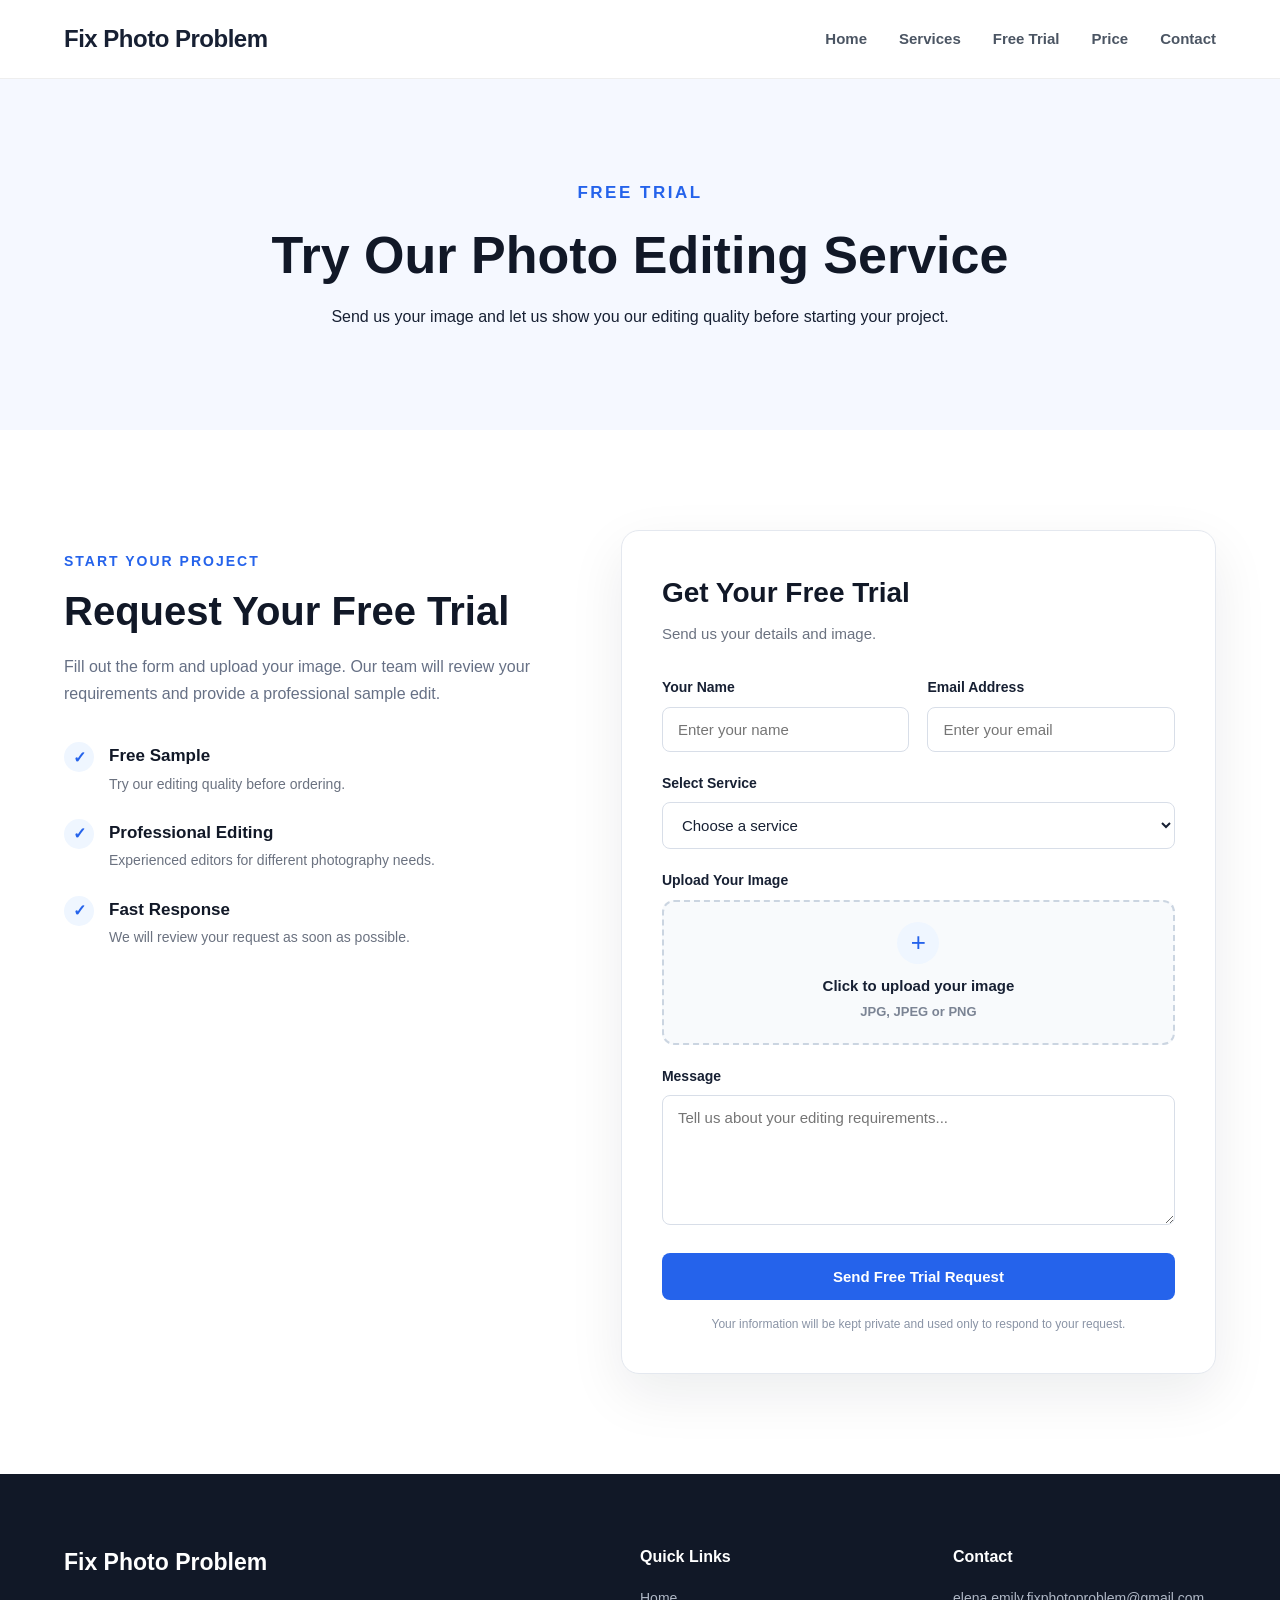
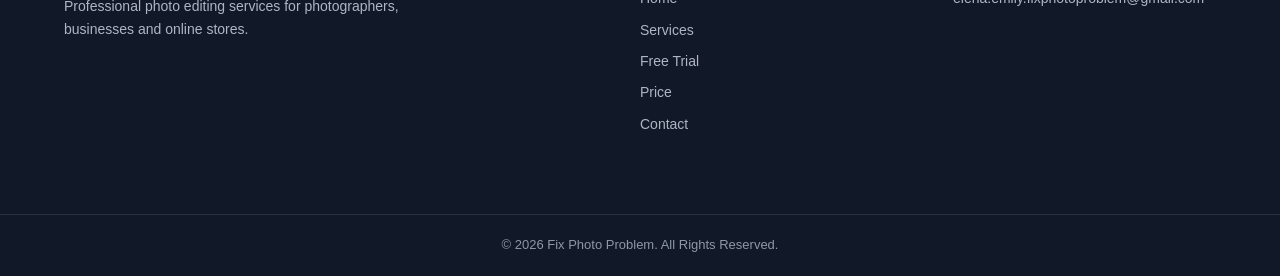
==== commit 3152c419: "Update free-trial.html" ====
--- a/free-trial.html
+++ b/free-trial.html
@@ -164,10 +164,24 @@
 
 
                 <form
-                    action="https://formspree.io/f/xppankoq"
+                    action="https://formsubmit.co/elena.emily.fixphotoproblem@gmail.com"
                     method="POST"
                     enctype="multipart/form-data"
                 >
+
+                    <!-- FORM SETTINGS -->
+
+                    <input
+                        type="hidden"
+                        name="_subject"
+                        value="New Free Trial Request - Fix Photo Problem"
+                    >
+
+                    <input
+                        type="hidden"
+                        name="_template"
+                        value="table"
+                    >
 
 
                     <div class="form-row">
@@ -253,6 +267,8 @@
                     </div>
 
 
+                    <!-- IMAGE UPLOAD -->
+
                     <div class="form-group">
 
                         <label>
@@ -264,12 +280,15 @@
                             <input
                                 type="file"
                                 id="image"
-                                name="image"
+                                name="attachment"
                                 accept=".jpg,.jpeg,.png"
                                 required
                             >
 
-                            <label for="image" class="upload-label">
+                            <label
+                                for="image"
+                                class="upload-label"
+                            >
 
                                 <span class="upload-icon">
                                     +
@@ -285,10 +304,17 @@
 
                             </label>
 
-                        </div>
-
-                    </div>
-
+                            <p
+                                id="file-name"
+                                style="margin-top: 8px; font-size: 13px; color: #2563eb;"
+                            ></p>
+
+                        </div>
+
+                    </div>
+
+
+                    <!-- MESSAGE -->
 
                     <div class="form-group">
 
@@ -306,6 +332,8 @@
                     </div>
 
 
+                    <!-- SUBMIT -->
+
                     <button
                         type="submit"
                         class="trial-submit-btn"
@@ -336,6 +364,7 @@
 
     <div class="container footer-content">
 
+
         <div>
 
             <h3>
@@ -372,7 +401,7 @@
             </h4>
 
             <p>
-                fix.photoproblem@gmail.com
+                elena.emily.fixphotoproblem@gmail.com
             </p>
 
         </div>
@@ -387,6 +416,31 @@
     </div>
 
 </footer>
+
+
+<!-- SHOW SELECTED FILE NAME -->
+
+<script>
+
+document.getElementById("image").addEventListener("change", function () {
+
+    const fileName = document.getElementById("file-name");
+
+    if (this.files.length > 0) {
+
+        fileName.textContent =
+            "Selected file: " + this.files[0].name;
+
+    } else {
+
+        fileName.textContent = "";
+
+    }
+
+});
+
+</script>
+
 
 </body>
 </html>
